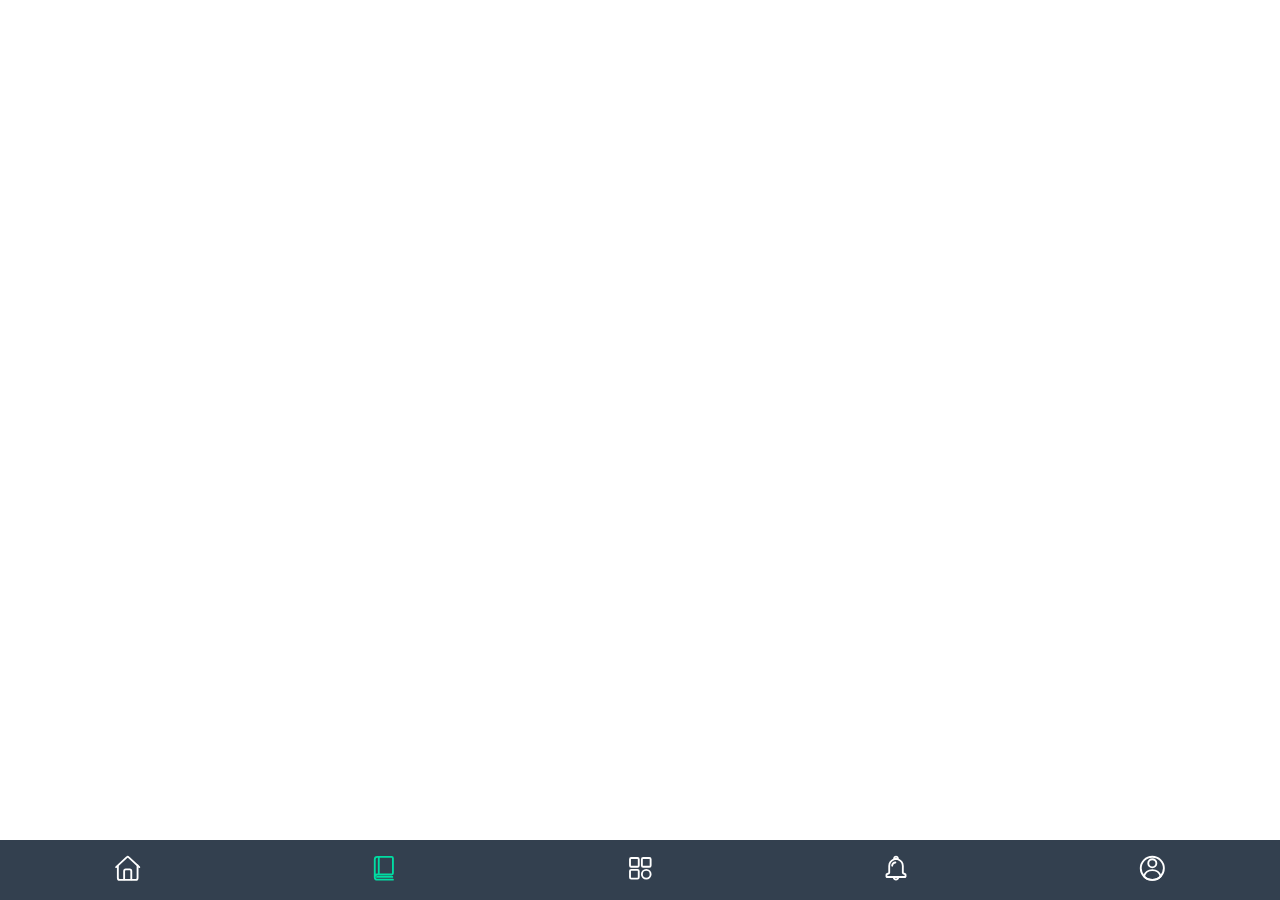
==== views/balance.html @ 5e052b61 "feat: :sparkles: footer of balance" ====
<!DOCTYPE html>
<html lang="en">
<head>
    <meta charset="UTF-8">
    <meta name="viewport" content="width=device-width, initial-scale=1.0">
    <link rel="stylesheet" href="../css/balance.css">
    <title>Balance</title>
</head>
<body>
    <footer>
        <ul>
            <li>
                <a href="#">
                    <img src="../storage/img/iconohome.svg">
                </a>
            </li>
            <li>
                <a href="balance.html">
                    <img src="../storage/img/Group 216.svg">
                </a>
            </li>
            <li>
                <a href="mycard.html">
                    <img src="../storage/img/Iconomenup.svg">
                </a>
            </li>
            <li>
                <a href="#">
                    <img src="../storage/img/iconocampana.svg">
                </a>
            </li>
            <li>
                <a href="../index.html">
                    <img src="../storage/img/Group 218personaunselec.svg">
                </a>
            </li>
        </ul>
    </footer>
</body>
</html>
---- css/balance.css ----
@import url(variables.css);
*{
    padding: 0;
    margin: 0;
    box-sizing: border-box;
}

footer{
    background-color: var(--color-azul);
    position: fixed;
    bottom: 0;
    left: 0;
    width: 100%;
    
}
footer ul{
    height: 60px;
    display: flex;
    justify-content: space-around;
    align-items: center;
    flex-direction: row;

}

footer ul li{
    justify-content: center;
    list-style: none;

}
footer li a img{
    width: 30px;
    height: 30px;
}
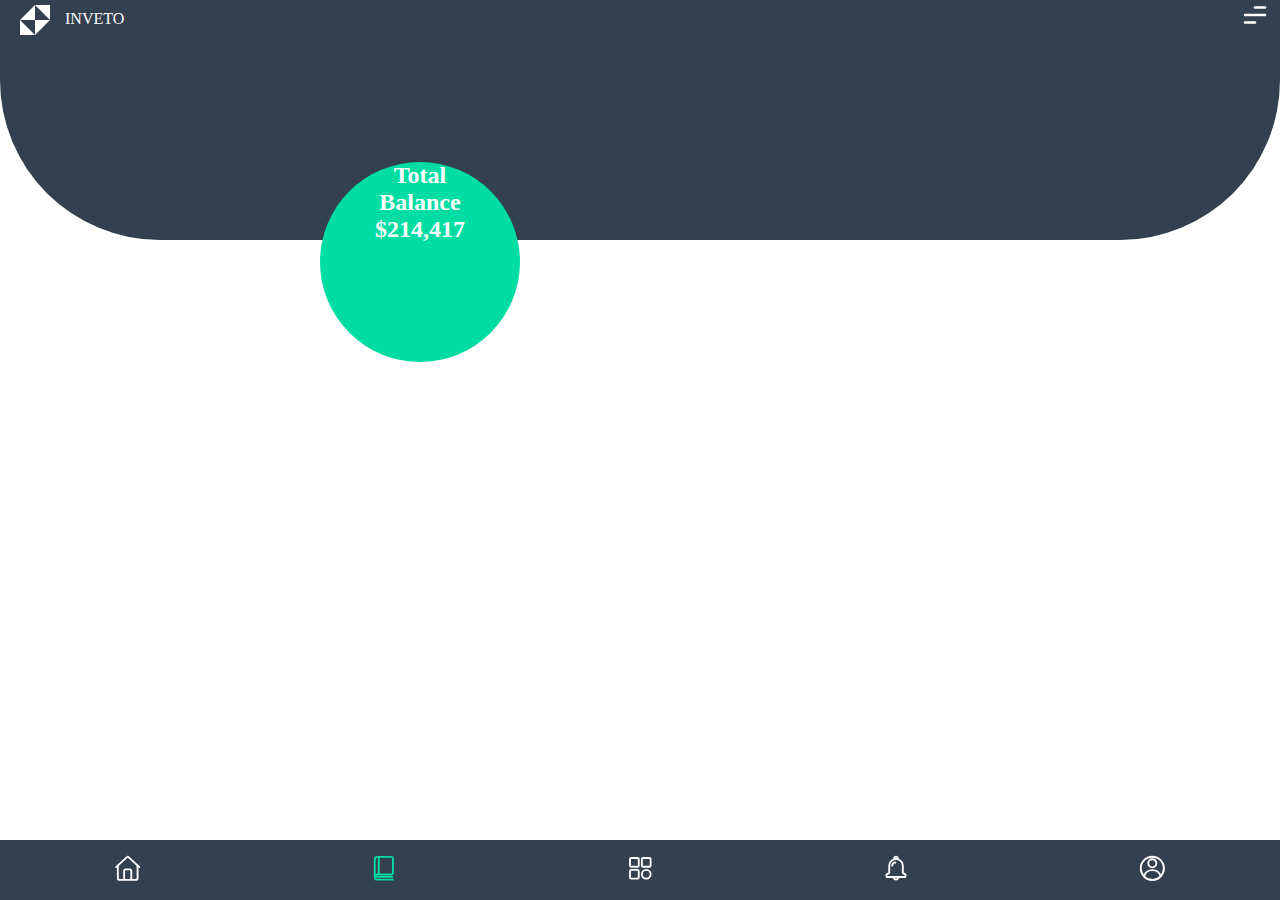
==== commit 010a9257: "feat: :sparkles:  Balance update" ====
--- a/views/balance.html
+++ b/views/balance.html
@@ -7,6 +7,21 @@
     <title>Balance</title>
 </head>
 <body>
+    <header>
+        <div class="header__invento">
+            <img src="../storage/img/iconoflechacruzada.svg" >
+            <p> INVETO</p>
+            <img class="icon1" src="../storage/img/iconomenuarriba.svg" >
+        </div>
+    </header>
+    <section class="partbalance">
+        <div class="tot">
+            <h2>Total</h2>
+            <h2>Balance</h2>
+            <h2>$214,417</h2>
+        </div>
+    </section>
+
     <footer>
         <ul>
             <li>
--- a/css/balance.css
+++ b/css/balance.css
@@ -4,6 +4,67 @@
     margin: 0;
     box-sizing: border-box;
 }
+body{
+    background-color: var(--color-blanco);
+}
+.header__invento{
+    padding: var(--space-layout-padding-lr);
+    position: static;
+    background-color: var(--color-azul);
+    color: var(--color-blanco);
+    display: flex;
+    column-gap: 10px;
+    /* justify-content: space-between; */ 
+}
+.header__invento img{
+    width: 40px;
+}
+.header__invento p{
+    margin-top: 10px;
+}
+.icon1{
+    position: absolute;
+    right: 0;
+    padding-right: 10px;
+}
+.header__opciones img{
+    width: 40px;
+}
+.partbalance{
+    background-color: var(--color-azul);
+    overflow: hidden;
+    height: 200px;
+    border-bottom-left-radius: 160px;
+    border-bottom-right-radius: 160px;
+}
+.tot{
+    background-color: var(--color-verde);
+    color: var(--color-blanco);
+    left: 25%;
+    top: 18%;
+    position: absolute;
+    width: 200px;
+    text-align: center;
+    height: 200px;
+    border-radius: 100%;
+}
+
+
+
+
+
+
+
+
+
+
+
+
+
+
+
+
+
 
 footer{
     background-color: var(--color-azul);
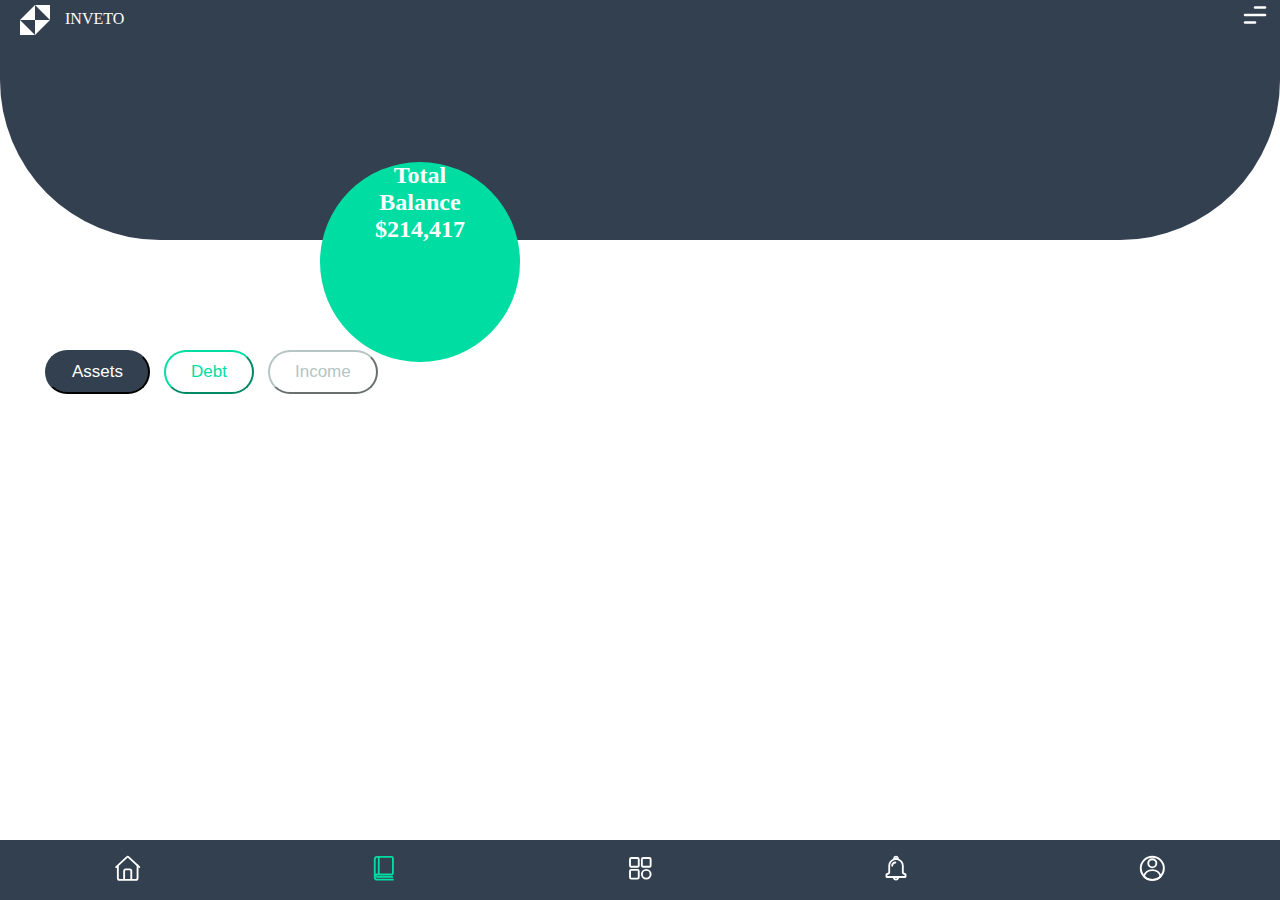
==== commit 335dccf2: "feat: :construction: balance buttons" ====
--- a/views/balance.html
+++ b/views/balance.html
@@ -21,7 +21,14 @@
             <h2>$214,417</h2>
         </div>
     </section>
+    <section class="botones">
+        <div class="bot">
+            <button class="bot1">Assets</button>
+            <button class="bot2">Debt</button>
+            <button class="bot3">Income</button>
+        </div>
 
+    </section>
     <footer>
         <ul>
             <li>
--- a/css/balance.css
+++ b/css/balance.css
@@ -48,6 +48,50 @@
     height: 200px;
     border-radius: 100%;
 }
+.bot{
+    background-color: cornflowerbluea;
+    margin-top: 110px;
+    margin-left: 5vh;
+
+}
+.bot1{
+    font-size: 17px;
+    padding-top: 10px;
+    padding-bottom: 10px;
+    padding-left: 25px;
+    padding-right: 25px;
+    border-radius: 30px;
+    margin-right: 10px;
+    border-color: var(--color-azul);
+    background-color: var(--color-azul);
+    color: var(--color-blanco);
+}
+.bot2{
+    font-size: 17px;
+    padding-top: 10px;
+    padding-bottom: 10px;
+    padding-left: 25px;
+    padding-right: 25px;
+    border-radius: 30px;
+    margin-right: 10px;
+    border-color: var(--color-verde);
+    color: var(--color-verde);
+    background-color: var(--color-blanco);
+}
+.bot3{
+    font-size: 17px;
+    padding-top: 10px;
+    padding-bottom: 10px;
+    padding-left: 25px;
+    padding-right: 25px;
+    border-radius: 30px;
+    margin-right: 10px;
+    border-color: var(--color-gris);
+    color: var(--color-gris);
+    background-color: var(--color-blanco);
+}
+
+
 
 
 
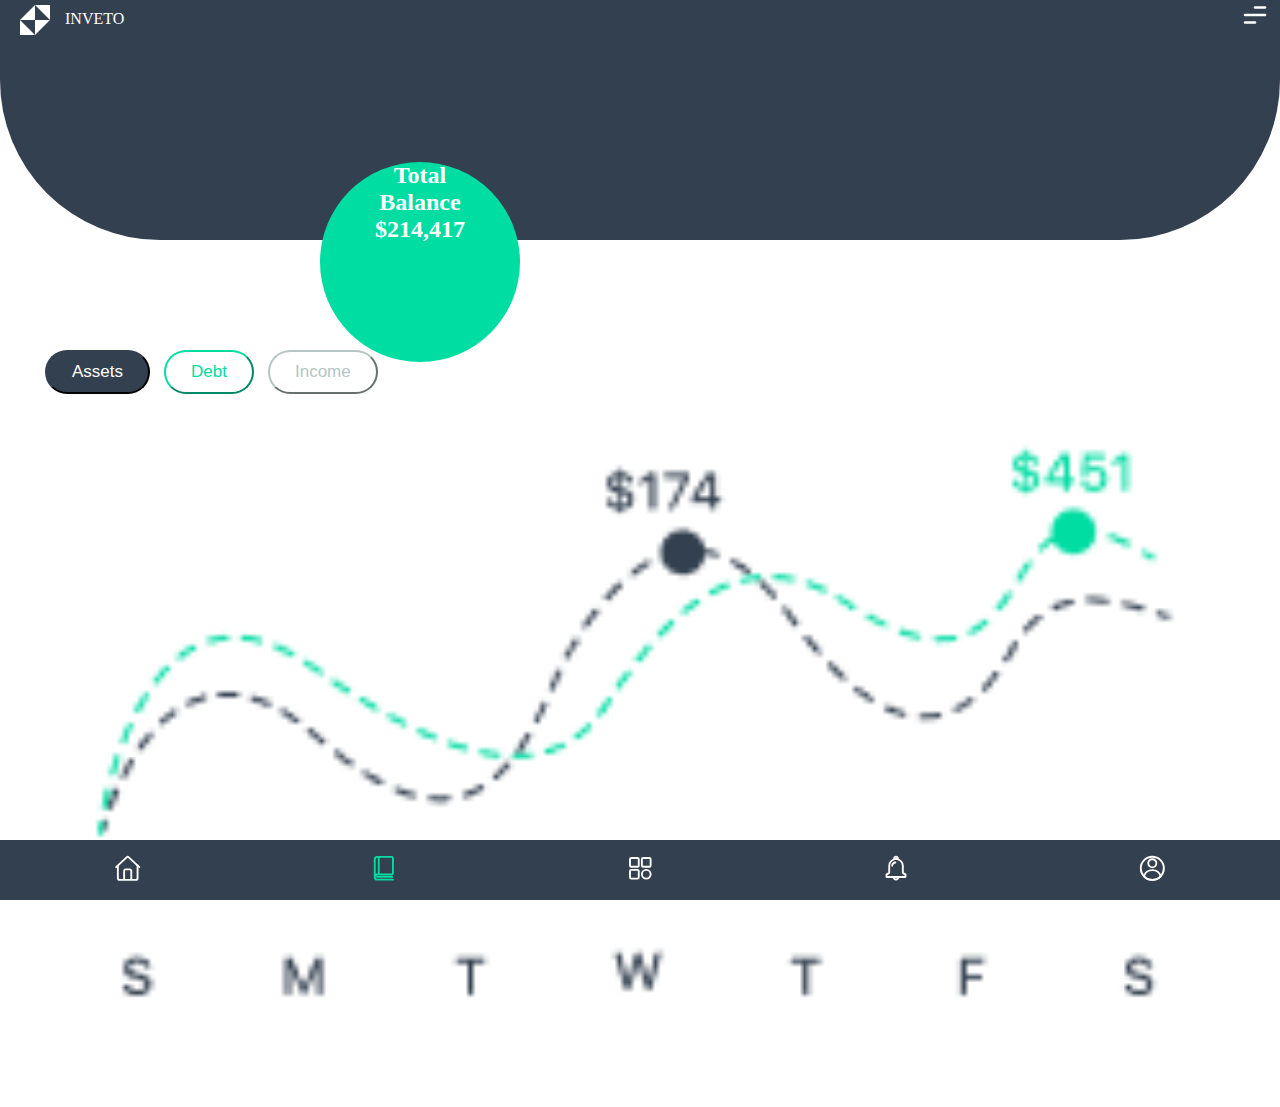
==== commit bb0fe071: "feat: :construction: insertion of balance sheets" ====
--- a/views/balance.html
+++ b/views/balance.html
@@ -28,6 +28,9 @@
             <button class="bot3">Income</button>
         </div>
 
+    </section>
+    <section class="balanc">
+        <img src="../storage/img/balances.png" class="estadisticas">
     </section>
     <footer>
         <ul>
--- a/css/balance.css
+++ b/css/balance.css
@@ -90,6 +90,9 @@
     color: var(--color-gris);
     background-color: var(--color-blanco);
 }
+.estadisticas{
+    width: 100%;
+}
 
 
 
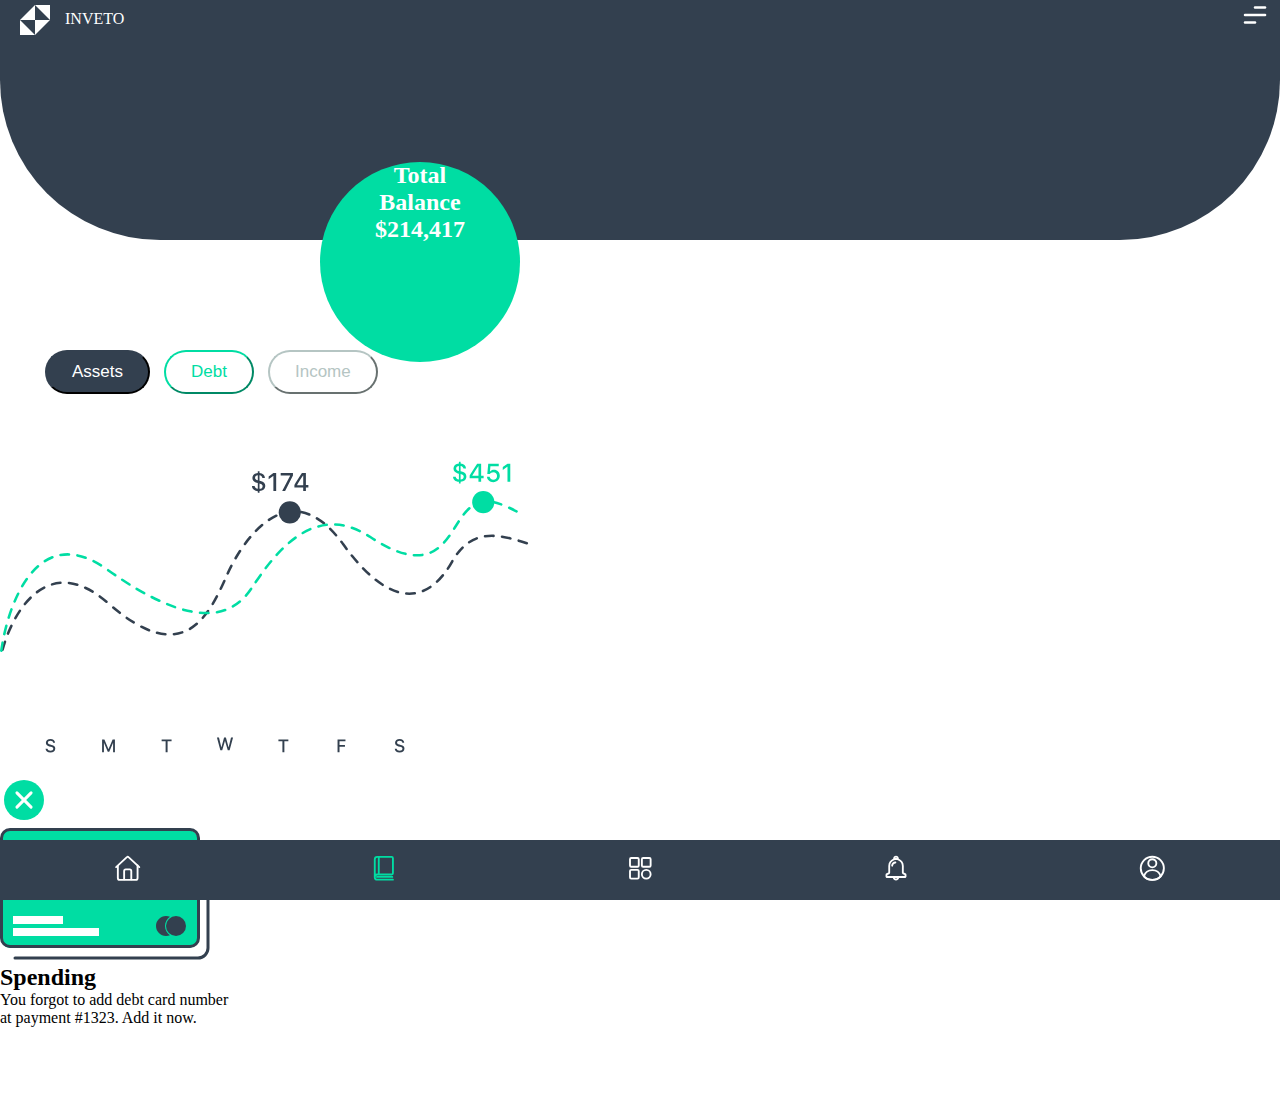
==== commit 81224b94: "feat: :sparkles: spam entry" ====
--- a/views/balance.html
+++ b/views/balance.html
@@ -30,7 +30,26 @@
 
     </section>
     <section class="balanc">
-        <img src="../storage/img/balances.png" class="estadisticas">
+        <div class="bal">
+            <img src="../storage/img/graphic.svg"  class="estadisticas">
+        </div>
+        <div class="di">
+            <img src="../storage/img/Frame 42diascreo.svg" class="days">
+        </div>
+    </section>
+    <section class="spam">
+        <div class="compl">
+            <img src="../storage/img/Frame 20xd.svg">
+            <div class="cel">
+                <img src="../storage/img/Group 14tarj.svg">
+            </div>
+            <div class="Spending">
+                <h2>Spending</h2>
+                <p>You forgot to add debt card number <br>
+                    at payment #1323. Add it now.</p>
+            </div>
+
+        </div>
     </section>
     <footer>
         <ul>
--- a/css/balance.css
+++ b/css/balance.css
@@ -6,6 +6,8 @@
 }
 body{
     background-color: var(--color-blanco);
+    height: 120%;
+    
 }
 .header__invento{
     padding: var(--space-layout-padding-lr);
@@ -91,7 +93,15 @@
     background-color: var(--color-blanco);
 }
 .estadisticas{
-    width: 100%;
+    margin-top: 7vh;
+    width: 59vh;
+}
+.days{
+    margin-top: 7vh;
+    width: 50vh;
+}
+.compl{
+    margin-bottom: 70px;
 }
 
 
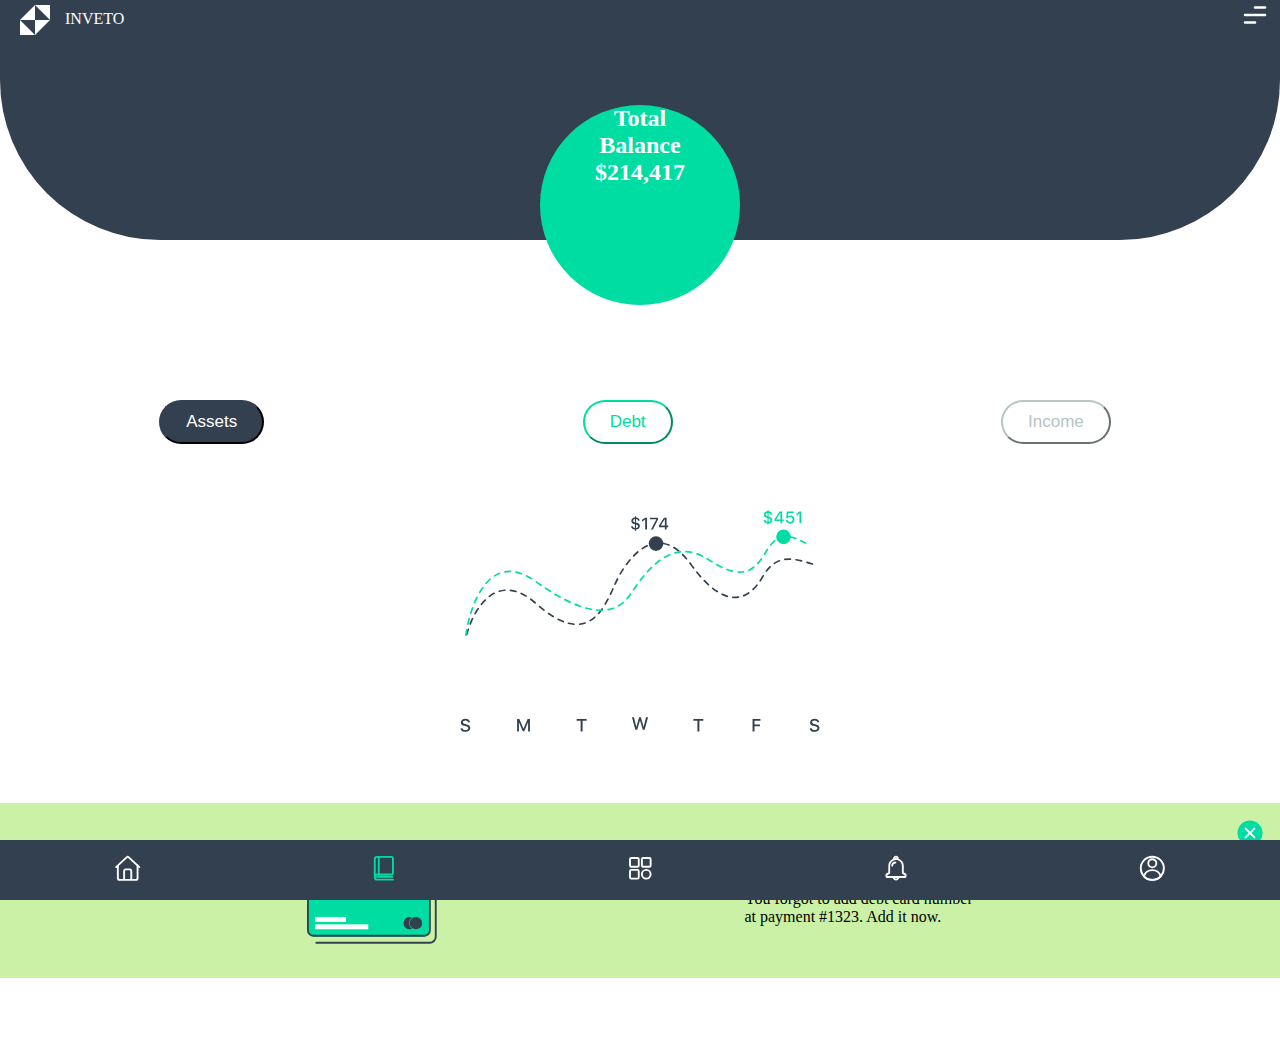
==== commit b9e8b9b7: "fix: :hammer: page layout update" ====
--- a/views/balance.html
+++ b/views/balance.html
@@ -16,16 +16,24 @@
     </header>
     <section class="partbalance">
         <div class="tot">
-            <h2>Total</h2>
-            <h2>Balance</h2>
-            <h2>$214,417</h2>
+            <div class="circle">
+                <h2>Total</h2>
+                <h2>Balance</h2>
+                <h2>$214,417</h2>
+            </div>
         </div>
     </section>
     <section class="botones">
         <div class="bot">
-            <button class="bot1">Assets</button>
-            <button class="bot2">Debt</button>
-            <button class="bot3">Income</button>
+            <div class="bo">
+                <button class="bot1">Assets</button>
+            </div>
+            <div class="bo">
+                <button class="bot2">Debt</button>
+            </div>
+            <div class="bo">
+                <button class="bot3">Income</button>
+            </div>
         </div>
 
     </section>
@@ -39,7 +47,7 @@
     </section>
     <section class="spam">
         <div class="compl">
-            <img src="../storage/img/Frame 20xd.svg">
+            <img src="../storage/img/Frame 20xd.svg" class="xd">
             <div class="cel">
                 <img src="../storage/img/Group 14tarj.svg">
             </div>
--- a/css/balance.css
+++ b/css/balance.css
@@ -34,26 +34,35 @@
 }
 .partbalance{
     background-color: var(--color-azul);
-    overflow: hidden;
+
     height: 200px;
+    align-items: center;
+    width: 100%;
     border-bottom-left-radius: 160px;
     border-bottom-right-radius: 160px;
 }
 .tot{
+    width: 100%;
+    height: 150%;
+    /* background-color: blueviolet; */
+    display: flex;
+    flex-direction: column;
+    align-items: center;
+    /* justify-content: space-between; */
+}
+.circle{
+    margin-top: 65px;
     background-color: var(--color-verde);
     color: var(--color-blanco);
-    left: 25%;
-    top: 18%;
-    position: absolute;
+    text-align: center;
     width: 200px;
-    text-align: center;
     height: 200px;
     border-radius: 100%;
 }
 .bot{
-    background-color: cornflowerbluea;
-    margin-top: 110px;
-    margin-left: 5vh;
+    display: flex;
+    margin-top: 160px;
+    justify-content: space-around;
 
 }
 .bot1{
@@ -63,7 +72,7 @@
     padding-left: 25px;
     padding-right: 25px;
     border-radius: 30px;
-    margin-right: 10px;
+
     border-color: var(--color-azul);
     background-color: var(--color-azul);
     color: var(--color-blanco);
@@ -93,15 +102,54 @@
     background-color: var(--color-blanco);
 }
 .estadisticas{
-    margin-top: 7vh;
-    width: 59vh;
+    margin-top: 7vh;   
+    width: 350px;
+}
+.bal{
+
+    align-items: center;
+    flex-direction: column;
+    display: flex;
+    justify-content: space-between;
+
 }
 .days{
     margin-top: 7vh;
     width: 50vh;
+    margin-bottom: 4vw;
+}
+.di{
+    align-items: center;
+    display: flex;
+    flex-direction: column;
+    justify-content: space-between;
 }
 .compl{
     margin-bottom: 70px;
+}
+.balanc{
+    padding: var(--space-layout-padding-lr);
+}
+.xd{
+    margin-top: 15px;
+    position: absolute;
+    right: 15px;
+    width: 30px;
+
+}
+.compl{
+    display: flex;
+    flex-direction: row;
+    justify-content: space-evenly;
+    background-color: rgb(202, 241, 166);
+    padding-bottom: 30px;
+}
+.cel img{
+    width: 130px;
+    margin-top: 60px;
+}
+.Spending{
+    margin-top: 60px;
 }
 
 
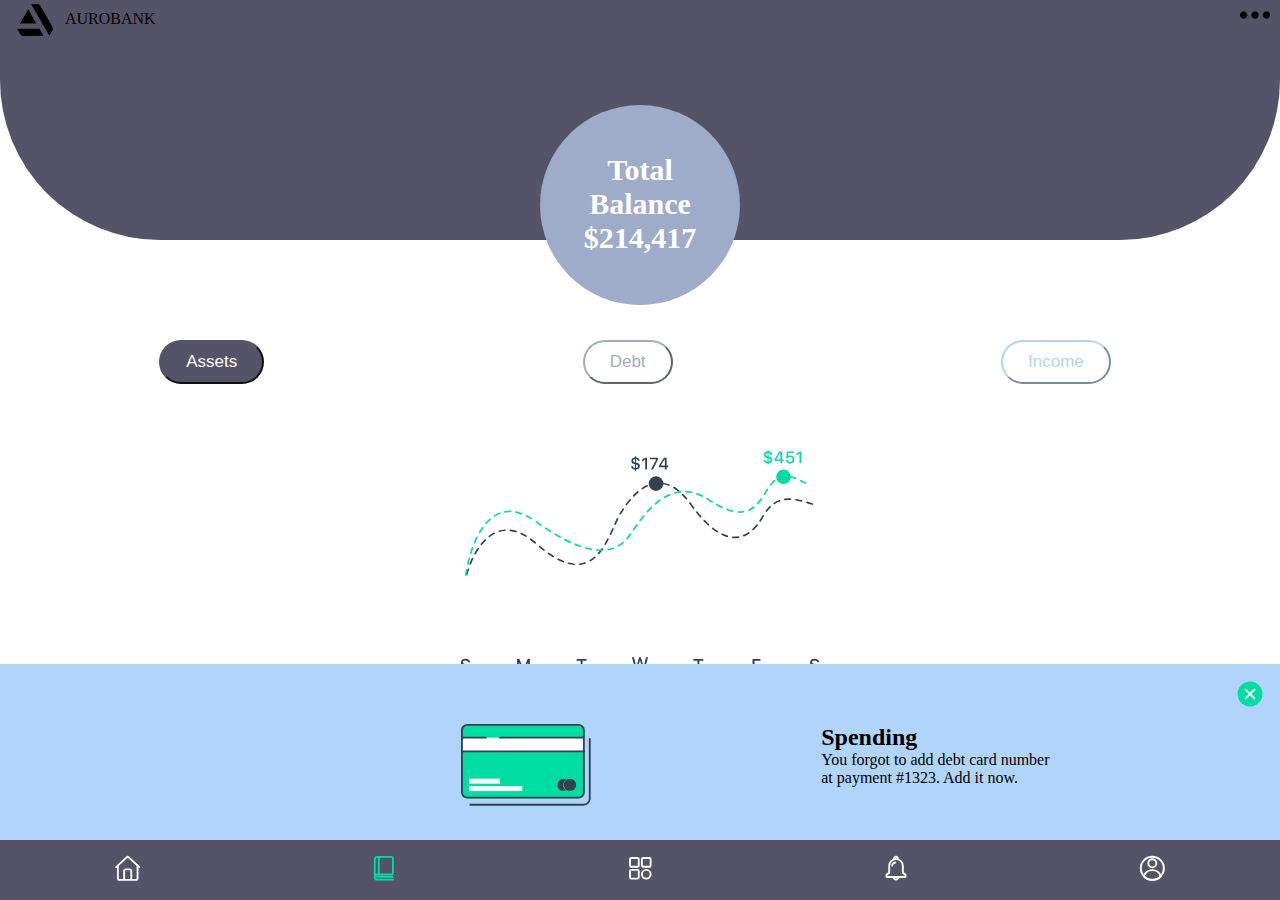
==== commit c379c989: "fix: :bug: update on mycard" ====
--- a/views/balance.html
+++ b/views/balance.html
@@ -9,15 +9,15 @@
 <body>
     <header>
         <div class="header__invento">
-            <img src="../storage/img/iconoflechacruzada.svg" >
-            <p> INVETO</p>
-            <img class="icon1" src="../storage/img/iconomenuarriba.svg" >
+            <img src="../storage/img/pngwing.com (11).png" >
+            <p> AUROBANK</p>
+            <img class="icon1" src="../storage/img/pngwing.com (12).png" >
         </div>
     </header>
     <section class="partbalance">
         <div class="tot">
             <div class="circle">
-                <h2>Total</h2>
+                <h2 class="baj">Total</h2>
                 <h2>Balance</h2>
                 <h2>$214,417</h2>
             </div>
@@ -47,7 +47,9 @@
     </section>
     <section class="spam">
         <div class="compl">
-            <img src="../storage/img/Frame 20xd.svg" class="xd">
+            <a href="balance2.html">
+                <img src="../storage/img/Frame 20xd.svg" class="xd">
+            </a>
             <div class="cel">
                 <img src="../storage/img/Group 14tarj.svg">
             </div>
--- a/css/balance.css
+++ b/css/balance.css
@@ -5,15 +5,15 @@
     box-sizing: border-box;
 }
 body{
-    background-color: var(--color-blanco);
+    background-color: var(--color-4);
     height: 120%;
     
 }
 .header__invento{
     padding: var(--space-layout-padding-lr);
     position: static;
-    background-color: var(--color-azul);
-    color: var(--color-blanco);
+    background-color: var(--color-1);
+    color: var(--color-7);
     display: flex;
     column-gap: 10px;
     /* justify-content: space-between; */ 
@@ -33,8 +33,8 @@
     width: 40px;
 }
 .partbalance{
-    background-color: var(--color-azul);
-
+    background-color: var(--color-1);
+    /* background-image: url(../storage/img/Group\ 8circulos.svg); */
     height: 200px;
     align-items: center;
     width: 100%;
@@ -52,16 +52,22 @@
 }
 .circle{
     margin-top: 65px;
-    background-color: var(--color-verde);
-    color: var(--color-blanco);
+    background-color: var(--color-2);
+    color: var(--color-4);
     text-align: center;
     width: 200px;
     height: 200px;
     border-radius: 100%;
 }
+.circle h2{
+    font-size: 30px;
+}
+.baj{
+    margin-top:  48px;
+}
 .bot{
     display: flex;
-    margin-top: 160px;
+    margin-top: 100px;
     justify-content: space-around;
 
 }
@@ -73,9 +79,9 @@
     padding-right: 25px;
     border-radius: 30px;
 
-    border-color: var(--color-azul);
-    background-color: var(--color-azul);
-    color: var(--color-blanco);
+    border-color: var(--color-1);
+    background-color: var(--color-1);
+    color: var(--color-4);
 }
 .bot2{
     font-size: 17px;
@@ -85,9 +91,9 @@
     padding-right: 25px;
     border-radius: 30px;
     margin-right: 10px;
-    border-color: var(--color-verde);
-    color: var(--color-verde);
-    background-color: var(--color-blanco);
+    border-color: var(--color-2);
+    color: var(--color-2);
+    background-color: var(--color-4);
 }
 .bot3{
     font-size: 17px;
@@ -97,9 +103,9 @@
     padding-right: 25px;
     border-radius: 30px;
     margin-right: 10px;
-    border-color: var(--color-gris);
-    color: var(--color-gris);
-    background-color: var(--color-blanco);
+    border-color: var(--color-3);
+    color: var(--color-3);
+    background-color: var(--color-4);
 }
 .estadisticas{
     margin-top: 7vh;   
@@ -125,7 +131,8 @@
     justify-content: space-between;
 }
 .compl{
-    margin-bottom: 70px;
+    margin-bottom: 60px;
+    
 }
 .balanc{
     padding: var(--space-layout-padding-lr);
@@ -137,11 +144,19 @@
     width: 30px;
 
 }
+
+
+
+
+
+
+
+
 .compl{
     display: flex;
     flex-direction: row;
     justify-content: space-evenly;
-    background-color: rgb(202, 241, 166);
+    background-color: var(--color-3);
     padding-bottom: 30px;
 }
 .cel img{
@@ -151,28 +166,15 @@
 .Spending{
     margin-top: 60px;
 }
-
-
-
-
-
-
-
-
-
-
-
-
-
-
-
-
-
-
+.spam{
+    position: fixed;
+    bottom: 0;
+    width: 100%;
+}
 
 
 footer{
-    background-color: var(--color-azul);
+    background-color: var(--color-1);
     position: fixed;
     bottom: 0;
     left: 0;
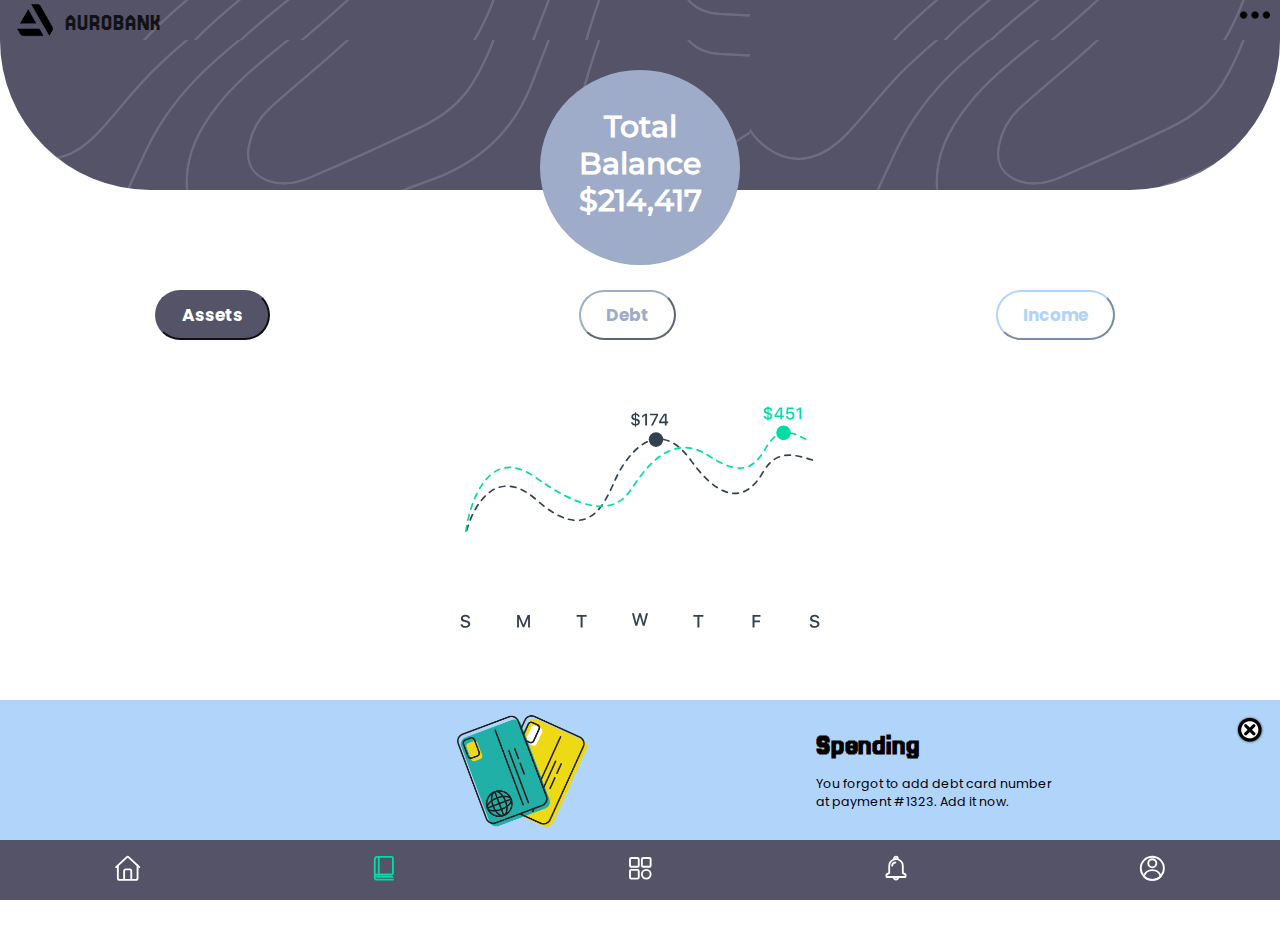
==== commit 9e0db7ad: "fix: :art: general arrangements" ====
--- a/views/balance.html
+++ b/views/balance.html
@@ -48,10 +48,10 @@
     <section class="spam">
         <div class="compl">
             <a href="balance2.html">
-                <img src="../storage/img/Frame 20xd.svg" class="xd">
+                <img src="../storage/img/salir.png" class="xd">
             </a>
             <div class="cel">
-                <img src="../storage/img/Group 14tarj.svg">
+                <img src="../storage/img/tarjeta.png">
             </div>
             <div class="Spending">
                 <h2>Spending</h2>
--- a/css/balance.css
+++ b/css/balance.css
@@ -16,12 +16,16 @@
     color: var(--color-7);
     display: flex;
     column-gap: 10px;
+    background-image: url(../storage/img/Grouplineas.svg);
     /* justify-content: space-between; */ 
 }
+
 .header__invento img{
     width: 40px;
 }
 .header__invento p{
+    font-family: "JERSEY";
+    font-size: 25px;
     margin-top: 10px;
 }
 .icon1{
@@ -33,13 +37,14 @@
     width: 40px;
 }
 .partbalance{
+    background-image: url(../storage/img/Grouplineas.svg);
     background-color: var(--color-1);
     /* background-image: url(../storage/img/Group\ 8circulos.svg); */
-    height: 200px;
-    align-items: center;
-    width: 100%;
-    border-bottom-left-radius: 160px;
-    border-bottom-right-radius: 160px;
+    height: 150px;
+    align-items: center;
+    width: 100%;
+    border-bottom-left-radius: 200px;
+    border-bottom-right-radius: 200px;
 }
 .tot{
     width: 100%;
@@ -51,7 +56,8 @@
     /* justify-content: space-between; */
 }
 .circle{
-    margin-top: 65px;
+    font-family: "MEDIUMMONSERRAT";
+    margin-top: 30px;
     background-color: var(--color-2);
     color: var(--color-4);
     text-align: center;
@@ -63,15 +69,16 @@
     font-size: 30px;
 }
 .baj{
-    margin-top:  48px;
+    margin-top:  38px;
 }
 .bot{
     display: flex;
     margin-top: 100px;
     justify-content: space-around;
-
+    
 }
 .bot1{
+    font-family: "BOLD";
     font-size: 17px;
     padding-top: 10px;
     padding-bottom: 10px;
@@ -84,6 +91,7 @@
     color: var(--color-4);
 }
 .bot2{
+    font-family: "BOLD";
     font-size: 17px;
     padding-top: 10px;
     padding-bottom: 10px;
@@ -96,6 +104,7 @@
     background-color: var(--color-4);
 }
 .bot3{
+    font-family: "BOLD";
     font-size: 17px;
     padding-top: 10px;
     padding-bottom: 10px;
@@ -129,6 +138,7 @@
     display: flex;
     flex-direction: column;
     justify-content: space-between;
+    padding-bottom: 230px;
 }
 .compl{
     margin-bottom: 60px;
@@ -144,6 +154,15 @@
     width: 30px;
 
 }
+.Spending h2{
+    font-family: "JERSEY";
+    font-size: 30px;
+    margin-bottom: 15px;
+}
+.Spending p{
+    font-family: "REGULAR";
+    font-size: 12.5px;
+}
 
 
 
@@ -157,14 +176,14 @@
     flex-direction: row;
     justify-content: space-evenly;
     background-color: var(--color-3);
-    padding-bottom: 30px;
+    padding-bottom: px;
 }
 .cel img{
     width: 130px;
-    margin-top: 60px;
+    margin-top: 6px;
 }
 .Spending{
-    margin-top: 60px;
+    margin-top: 30px;
 }
 .spam{
     position: fixed;
